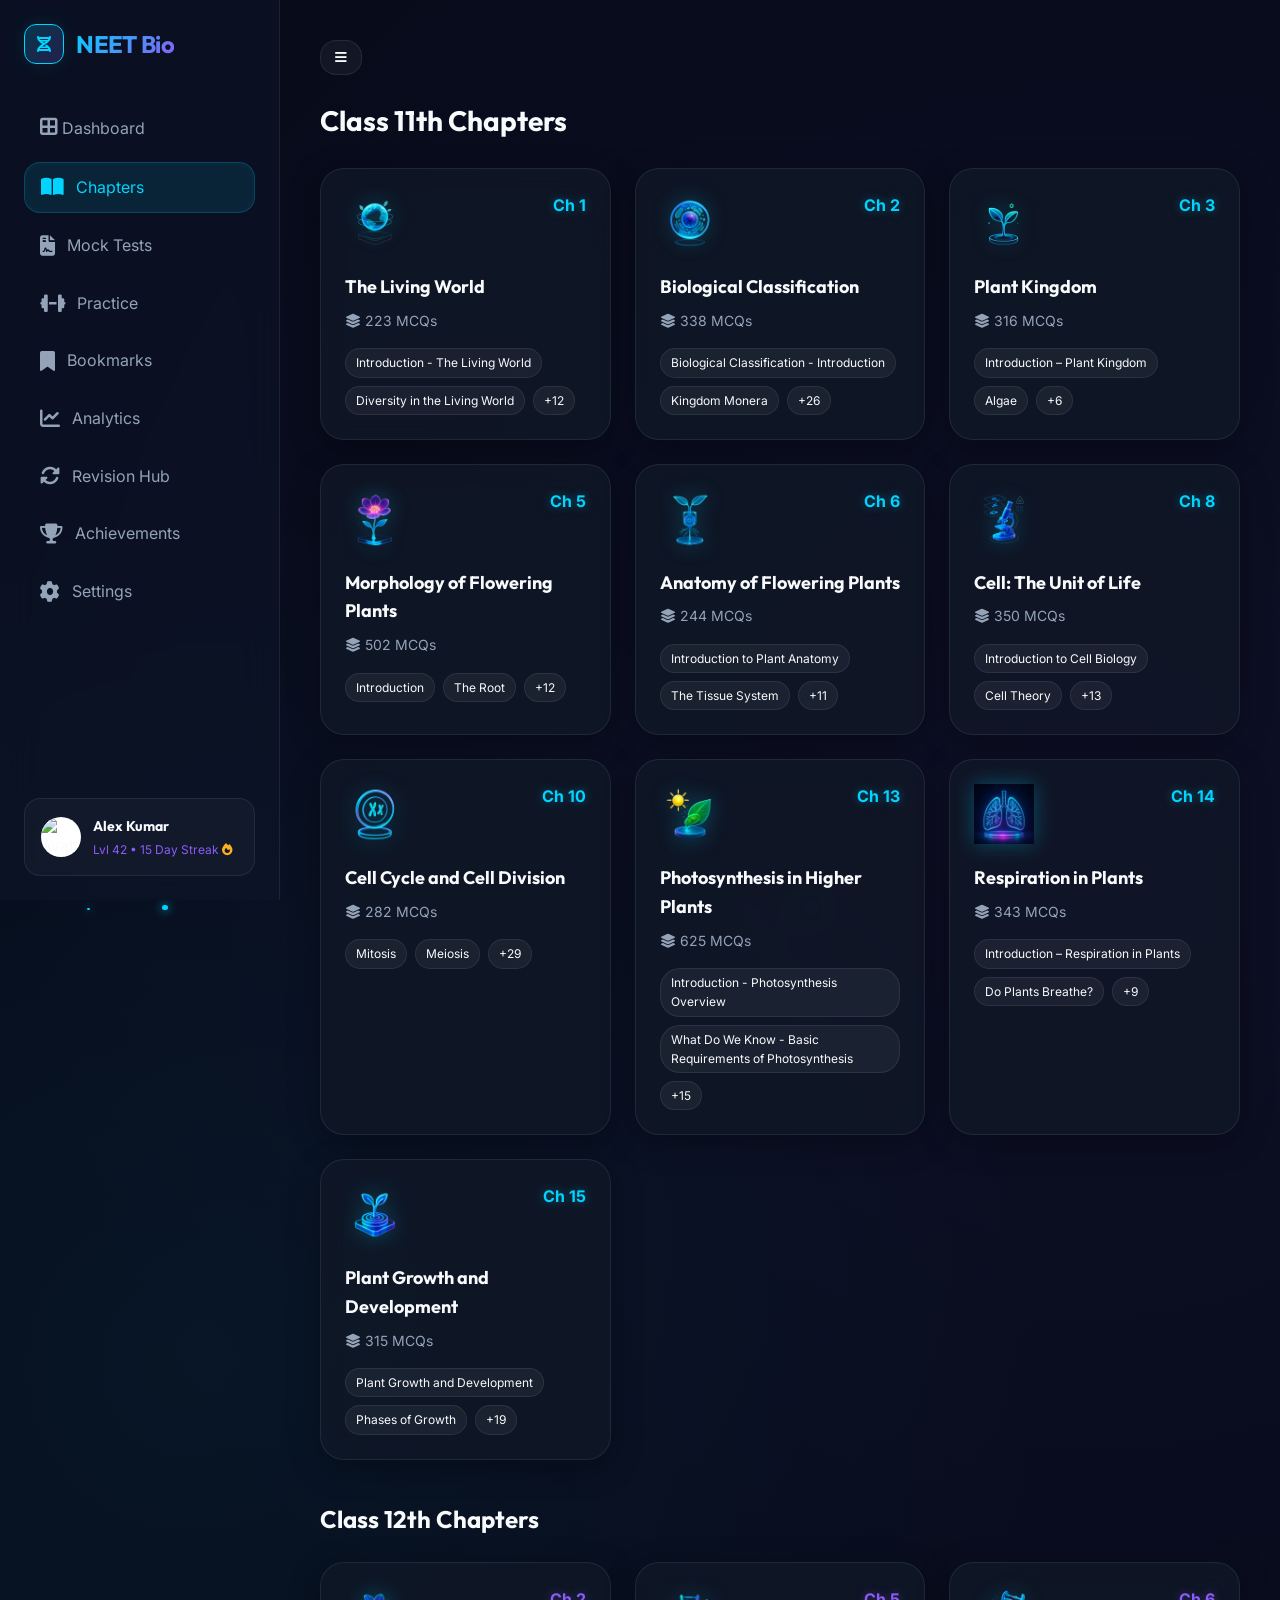
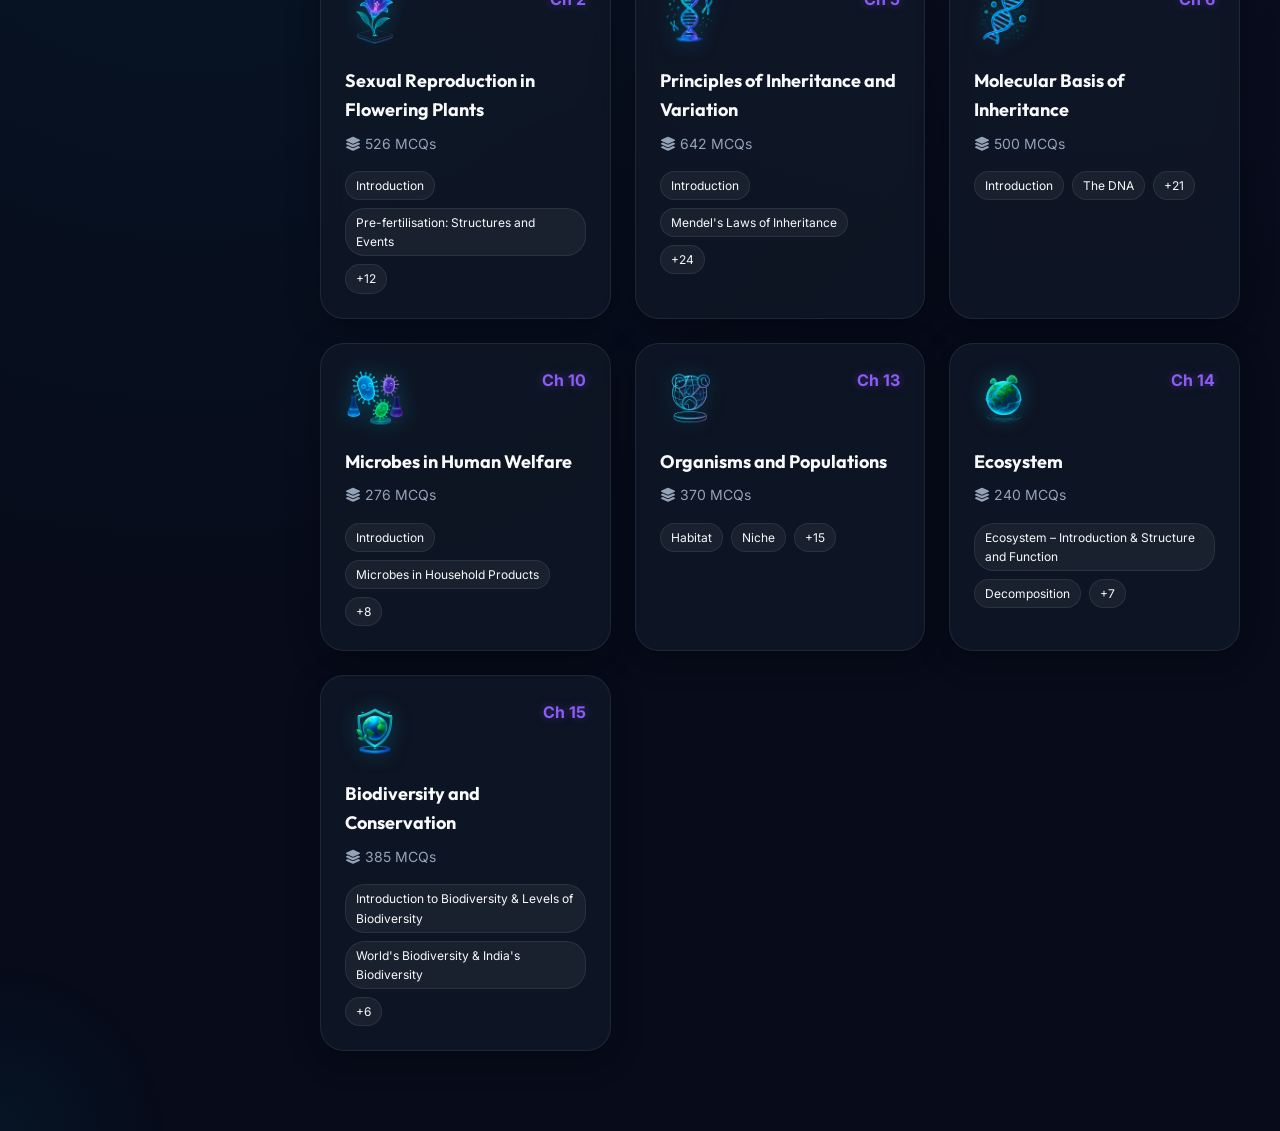
==== chapters.html @ e6d5ca2e "feat: reorganize quiz structure with new dashboard, UI assets, and improved question formatting" ====
<!DOCTYPE html>
<html lang="en">

<head>
  <meta charset="UTF-8">
  <meta name="viewport" content="width=device-width, initial-scale=1.0">
  <title>NEET Bio - Dashboard</title>
  <link rel="stylesheet" href="app.css">
  <link rel="stylesheet" href="https://cdnjs.cloudflare.com/ajax/libs/font-awesome/6.4.0/css/all.min.css">
</head>

<body>

  <div class="dashboard-layout">
    <!-- Sidebar -->
    <aside class="sidebar">
      <div class="logo-container">
        <div class="logo-icon">
          <i class="fa-solid fa-dna" style="color: var(--accent-cyan);"></i>
        </div>
        <div class="logo-text text-gradient">NEET Bio</div>
      </div>

      <nav class="nav-menu">
        <div class="nav-item"><a href="dashboard.html" style="color: inherit; text-decoration: none;"><i class="fa-solid fa-border-all"></i> Dashboard</a></div>
        <div class="nav-item active"><i class="fa-solid fa-book-open"></i> Chapters</div>
        <div class="nav-item"><i class="fa-solid fa-file-contract"></i> Mock Tests</div>
        <div class="nav-item"><i class="fa-solid fa-dumbbell"></i> Practice</div>
        <div class="nav-item"><i class="fa-solid fa-bookmark"></i> Bookmarks</div>
        <div class="nav-item"><i class="fa-solid fa-chart-line"></i> Analytics</div>
        <div class="nav-item"><i class="fa-solid fa-rotate"></i> Revision Hub</div>
        <div class="nav-item"><i class="fa-solid fa-trophy"></i> Achievements</div>
        <div class="nav-item"><i class="fa-solid fa-gear"></i> Settings</div>
      </nav>

      <div class="profile-card">
        <div class="profile-avatar">
          <img src="https://api.dicebear.com/6.x/avataaars/svg?seed=Felix&backgroundColor=0F172A" alt="Avatar">
        </div>
        <div class="profile-info">
          <h4>Alex Kumar</h4>
          <p>Lvl 42 • 15 Day Streak <i class="fa-solid fa-fire" style="color: var(--warning-amber);"></i></p>
        </div>
      </div>
    </aside>

    <!-- Main Content -->
    <main class="main-content">

      <!-- Responsive Header -->
      <header class="dashboard-header">
        <button id="sidebar-toggle" class="btn btn-secondary" style="padding: 10px 14px;"><i
            class="fa-solid fa-bars"></i></button>
      </header>

      <!-- Chapter Grid 11th -->
      <div class="section-header">
        <h2 style="font-size: 28px;">Class 11th Chapters</h2>
      </div>

      <div class="chapter-grid" id="chapter-grid-11th">
        <!-- Chapters will be dynamically injected here by app.js -->
      </div>

      <!-- Chapter Grid 12th -->
      <div class="section-header" style="margin-top: 40px;">
        <h2>Class 12th Chapters</h2>
      </div>

      <div class="chapter-grid" id="chapter-grid-12th">
        <!-- Chapters will be dynamically injected here by app.js -->
      </div>

      <!-- Topic Selection Modal (dynamically populated) -->
      <div id="topic-modal" class="modal">
        <div class="modal-content glass">
          <div class="modal-header">
            <h3 id="topic-modal-title">Select Topics</h3>
            <button id="close-topic-modal-btn" class="close-btn"><i class="fa-solid fa-xmark"></i></button>
          </div>
          <div class="modal-body">
            <div id="topic-list-container" class="topic-list">
              <!-- Topics will be injected here -->
            </div>
            <button id="start-quiz-btn" class="btn btn-primary" style="width: 100%; margin-top: 20px;">Start
              Practice</button>
          </div>
        </div>
      </div>

    </main>
  </div>

  <script src="chapters.js"></script>
  <script src="app.js"></script>
</body>

</html>
---- app.css ----
@import url('https://fonts.googleapis.com/css2?family=Inter:wght@400;500;600&family=Outfit:wght@400;500;600;700&display=swap');

:root {
  --bg-primary: #070B1A;
  --bg-secondary: #0F172A;
  --bg-card: rgba(17, 24, 39, 0.75);
  --accent-cyan: #00D4FF;
  --accent-purple: #8B5CF6;
  --success-green: #00E676;
  --warning-amber: #FFB020;
  --error-red: #FF5252;
  --text-primary: #F8FAFC;
  --text-secondary: #94A3B8;
  --border-light: rgba(255, 255, 255, 0.08);
  --border-cyan: rgba(0, 212, 255, 0.3);
  --border-purple: rgba(139, 92, 246, 0.3);
  
  --font-heading: 'Outfit', sans-serif;
  --font-body: 'Inter', sans-serif;
  
  --radius-lg: 24px;
  --radius-md: 16px;
  --radius-sm: 8px;
  
  --shadow-glow: 0 0 20px rgba(0, 212, 255, 0.1);
  --shadow-glow-purple: 0 0 20px rgba(139, 92, 246, 0.1);
  --shadow-glow-green: 0 0 20px rgba(0, 230, 118, 0.1);
}

* {
  margin: 0;
  padding: 0;
  box-sizing: border-box;
}

body {
  background-color: var(--bg-primary);
  color: var(--text-primary);
  font-family: var(--font-body);
  line-height: 1.6;
  overflow-x: hidden;
  position: relative;
  background-image: 
    radial-gradient(circle at 15% 50%, rgba(0, 212, 255, 0.05) 0%, transparent 50%),
    radial-gradient(circle at 85% 30%, rgba(139, 92, 246, 0.05) 0%, transparent 50%);
}

h1, h2, h3, h4, h5, h6 {
  font-family: var(--font-heading);
  font-weight: 700;
}

a {
  color: inherit;
  text-decoration: none;
}

ul {
  list-style: none;
}

@keyframes float {
  0%, 100% { transform: translateY(0); }
  50% { transform: translateY(-10px); }
}

@keyframes pulse-glow {
  0%, 100% { box-shadow: 0 0 20px rgba(0, 212, 255, 0.1); }
  50% { box-shadow: 0 0 30px rgba(0, 212, 255, 0.3); }
}

@keyframes pulse-glow-purple {
  0%, 100% { box-shadow: 0 0 20px rgba(139, 92, 246, 0.1); }
  50% { box-shadow: 0 0 30px rgba(139, 92, 246, 0.3); }
}

@keyframes float-particle {
  0% { transform: translateY(0) scale(1); opacity: 0; }
  20% { opacity: 0.5; }
  80% { opacity: 0.5; }
  100% { transform: translateY(-100vh) scale(0.5); opacity: 0; }
}

.glass {
  background: var(--bg-card);
  backdrop-filter: blur(12px);
  -webkit-backdrop-filter: blur(12px);
  border: 1px solid var(--border-light);
  border-radius: var(--radius-lg);
  box-shadow: 0 8px 32px 0 rgba(0, 0, 0, 0.3);
}

.text-gradient {
  background: linear-gradient(135deg, var(--accent-cyan), var(--accent-purple));
  -webkit-background-clip: text;
  -webkit-text-fill-color: transparent;
}

.text-gradient-green {
  background: linear-gradient(135deg, var(--success-green), #69F0AE);
  -webkit-background-clip: text;
  -webkit-text-fill-color: transparent;
}

.cursor-glow {
  position: fixed;
  width: 400px;
  height: 400px;
  background: radial-gradient(circle, rgba(0, 212, 255, 0.05) 0%, transparent 60%);
  border-radius: 50%;
  pointer-events: none;
  transform: translate(-50%, -50%);
  z-index: -1;
  transition: opacity 0.3s ease;
}

.particles {
  position: fixed;
  top: 0;
  left: 0;
  width: 100%;
  height: 100%;
  pointer-events: none;
  z-index: -1;
}

.particle {
  position: absolute;
  background: var(--accent-cyan);
  border-radius: 50%;
  box-shadow: 0 0 10px var(--accent-cyan);
  animation: float-particle 15s linear infinite;
}

.dashboard-layout {
  display: flex;
  min-height: 100vh;
}

.sidebar {
  width: 280px;
  height: 100vh;
  position: sticky;
  top: 0;
  padding: 24px;
  display: flex;
  flex-direction: column;
  border-right: 1px solid var(--border-light);
  background: rgba(15, 23, 42, 0.5);
  backdrop-filter: blur(20px);
}

.logo-container {
  display: flex;
  align-items: center;
  gap: 12px;
  margin-bottom: 40px;
}

.logo-icon {
  width: 40px;
  height: 40px;
  border-radius: 12px;
  background: linear-gradient(135deg, rgba(0, 212, 255, 0.2), rgba(139, 92, 246, 0.2));
  border: 1px solid var(--accent-cyan);
  display: flex;
  align-items: center;
  justify-content: center;
  box-shadow: var(--shadow-glow);
}

.logo-text {
  font-family: var(--font-heading);
  font-size: 24px;
  font-weight: 700;
  letter-spacing: -0.5px;
}

.nav-menu {
  display: flex;
  flex-direction: column;
  gap: 8px;
  flex: 1;
}

.nav-item {
  display: flex;
  align-items: center;
  gap: 12px;
  padding: 12px 16px;
  border-radius: var(--radius-md);
  color: var(--text-secondary);
  transition: all 0.3s ease;
  cursor: pointer;
}

.nav-item:hover {
  color: var(--text-primary);
  background: rgba(255, 255, 255, 0.05);
}

.nav-item.active {
  color: var(--accent-cyan);
  background: rgba(0, 212, 255, 0.1);
  border: 1px solid rgba(0, 212, 255, 0.2);
  box-shadow: inset 0 0 10px rgba(0, 212, 255, 0.05);
}

.nav-item i {
  font-size: 20px;
}

.profile-card {
  margin-top: auto;
  padding: 16px;
  border-radius: var(--radius-md);
  background: rgba(255, 255, 255, 0.03);
  border: 1px solid var(--border-light);
  display: flex;
  align-items: center;
  gap: 12px;
}

.profile-avatar {
  width: 40px;
  height: 40px;
  border-radius: 50%;
  background: #fff;
  overflow: hidden;
}
.profile-avatar img {
  width: 100%;
  height: 100%;
  object-fit: cover;
}

.profile-info h4 {
  font-size: 14px;
  margin-bottom: 2px;
}

.profile-info p {
  font-size: 12px;
  color: var(--accent-purple);
}

.main-content {
  flex: 1;
  padding: 40px;
  overflow-y: auto;
}

.hero-section {
  position: relative;
  padding: 60px 40px;
  border-radius: var(--radius-lg);
  margin-bottom: 40px;
  display: flex;
  align-items: center;
  justify-content: space-between;
  overflow: hidden;
}

.hero-bg-gradient {
  position: absolute;
  top: 0;
  left: 0;
  width: 100%;
  height: 100%;
  background: linear-gradient(135deg, rgba(0, 212, 255, 0.1) 0%, rgba(139, 92, 246, 0.1) 100%);
  z-index: -1;
}

.hero-content {
  max-width: 600px;
  z-index: 1;
}

.hero-content h1 {
  font-size: 48px;
  margin-bottom: 16px;
  line-height: 1.2;
}

.hero-content p {
  font-size: 18px;
  color: var(--text-secondary);
  margin-bottom: 32px;
}

.hero-actions {
  display: flex;
  gap: 16px;
}

.btn {
  padding: 12px 24px;
  border-radius: var(--radius-md);
  font-weight: 600;
  font-family: var(--font-heading);
  cursor: pointer;
  transition: all 0.3s ease;
  border: none;
  display: inline-flex;
  align-items: center;
  gap: 8px;
  text-decoration: none;
}

.btn-primary {
  background: linear-gradient(135deg, var(--accent-cyan), #0096FF);
  color: #000;
  box-shadow: 0 4px 15px rgba(0, 212, 255, 0.3);
}

.btn-primary:hover {
  transform: translateY(-2px);
  box-shadow: 0 6px 20px rgba(0, 212, 255, 0.4);
}

.btn-secondary {
  background: rgba(255, 255, 255, 0.05);
  color: var(--text-primary);
  border: 1px solid var(--border-light);
}

.btn-secondary:hover {
  background: rgba(255, 255, 255, 0.1);
  transform: translateY(-2px);
}

.hero-visuals {
  position: relative;
  width: 300px;
  height: 300px;
  z-index: 1;
}

.hero-icon-main {
  width: 100%;
  height: 100%;
  object-fit: contain;
  animation: float 6s ease-in-out infinite;
  filter: drop-shadow(0 0 30px rgba(0, 212, 255, 0.4));
}

.hero-icon-small {
  position: absolute;
  width: 80px;
  height: 80px;
  object-fit: contain;
  filter: drop-shadow(0 0 20px rgba(139, 92, 246, 0.4));
}

.hero-icon-small.pos-1 { top: 10%; left: -5%; animation: float 5s ease-in-out infinite 1s; }
.hero-icon-small.pos-2 { bottom: 10%; right: 0%; animation: float 7s ease-in-out infinite 2s; }

.stats-grid {
  display: grid;
  grid-template-columns: repeat(4, 1fr);
  gap: 24px;
  margin-bottom: 40px;
}

.stat-card {
  padding: 24px;
  display: flex;
  align-items: center;
  gap: 16px;
  transition: transform 0.3s ease, box-shadow 0.3s ease;
}

.stat-card:hover {
  transform: translateY(-5px);
  border-color: var(--border-cyan);
  box-shadow: var(--shadow-glow);
}

.stat-icon {
  width: 56px;
  height: 56px;
  border-radius: 50%;
  display: flex;
  align-items: center;
  justify-content: center;
  font-size: 24px;
  background: rgba(0, 212, 255, 0.1);
  color: var(--accent-cyan);
  border: 1px solid rgba(0, 212, 255, 0.2);
}

.stat-card:nth-child(2) .stat-icon { background: rgba(139, 92, 246, 0.1); color: var(--accent-purple); border-color: rgba(139, 92, 246, 0.2); }
.stat-card:nth-child(3) .stat-icon { background: rgba(0, 230, 118, 0.1); color: var(--success-green); border-color: rgba(0, 230, 118, 0.2); }
.stat-card:nth-child(4) .stat-icon { background: rgba(255, 176, 32, 0.1); color: var(--warning-amber); border-color: rgba(255, 176, 32, 0.2); }

.stat-info h3 {
  font-size: 28px;
  margin-bottom: 4px;
}

.stat-info p {
  color: var(--text-secondary);
  font-size: 14px;
}

.section-header {
  display: flex;
  justify-content: space-between;
  align-items: center;
  margin-bottom: 24px;
}

.chapter-grid {
  display: grid;
  grid-template-columns: repeat(3, 1fr);
  gap: 24px;
  margin-bottom: 40px;
}

.chapter-card {
  padding: 24px;
  position: relative;
  overflow: hidden;
  transition: all 0.3s ease;
  cursor: pointer;
}

.chapter-card::before {
  content: '';
  position: absolute;
  top: 0; left: 0; width: 100%; height: 100%;
  background: radial-gradient(circle at 100% 0%, rgba(0, 212, 255, 0.1) 0%, transparent 60%);
  opacity: 0;
  transition: opacity 0.3s ease;
}

.chapter-card:hover {
  transform: translateY(-5px);
  border-color: var(--border-cyan);
  box-shadow: var(--shadow-glow);
}

.chapter-card:hover::before {
  opacity: 1;
}

.chapter-header {
  display: flex;
  align-items: flex-start;
  justify-content: space-between;
  margin-bottom: 20px;
}

.chapter-icon {
  width: 60px;
  height: 60px;
  object-fit: contain;
  filter: drop-shadow(0 0 10px rgba(0, 212, 255, 0.3));
}

.progress-ring-container {
  width: 40px;
  height: 40px;
  position: relative;
}

.progress-ring {
  transform: rotate(-90deg);
}

.progress-ring circle {
  fill: transparent;
  stroke-width: 4;
}

.progress-ring-bg {
  stroke: rgba(255, 255, 255, 0.1);
}

.progress-ring-fill {
  stroke: var(--accent-cyan);
  stroke-dasharray: 100;
  stroke-dashoffset: 25;
  transition: stroke-dashoffset 1s ease;
}

.progress-text {
  position: absolute;
  top: 50%;
  left: 50%;
  transform: translate(-50%, -50%);
  font-size: 10px;
  font-weight: bold;
}

.chapter-title {
  font-size: 18px;
  margin-bottom: 8px;
}

.chapter-meta {
  display: flex;
  gap: 12px;
  color: var(--text-secondary);
  font-size: 14px;
  margin-bottom: 16px;
}

.topic-pills {
  display: flex;
  gap: 8px;
  flex-wrap: wrap;
}

.pill {
  padding: 4px 10px;
  border-radius: 20px;
  font-size: 12px;
  background: rgba(255, 255, 255, 0.05);
  border: 1px solid var(--border-light);
}

.bottom-grid {
  display: grid;
  grid-template-columns: 1fr 2fr;
  gap: 24px;
  margin-bottom: 40px;
}

.ai-card {
  padding: 24px;
  display: flex;
  flex-direction: column;
  position: relative;
  overflow: hidden;
}

.ai-header {
  display: flex;
  align-items: center;
  gap: 16px;
  margin-bottom: 20px;
}

.ai-avatar {
  width: 48px;
  height: 48px;
  border-radius: 12px;
  background: linear-gradient(135deg, var(--accent-purple), var(--accent-cyan));
  display: flex;
  align-items: center;
  justify-content: center;
  font-size: 24px;
  box-shadow: var(--shadow-glow-purple);
  animation: pulse-glow-purple 3s infinite;
}

.ai-recommendations {
  display: flex;
  flex-direction: column;
  gap: 12px;
  margin-bottom: 24px;
}

.ai-rec-item {
  display: flex;
  align-items: center;
  gap: 12px;
  padding: 12px;
  background: rgba(255, 255, 255, 0.03);
  border-radius: var(--radius-sm);
  border: 1px solid var(--border-light);
}

.ai-rec-icon {
  color: var(--warning-amber);
}

.analytics-card {
  padding: 24px;
}

.chart-placeholder {
  height: 200px;
  margin-top: 20px;
  background: linear-gradient(to right, rgba(0, 212, 255, 0.05), rgba(139, 92, 246, 0.05));
  border-radius: var(--radius-md);
  border: 1px dashed var(--border-light);
  display: flex;
  align-items: center;
  justify-content: center;
  position: relative;
  overflow: hidden;
}

.chart-bars {
  display: flex;
  align-items: flex-end;
  gap: 20px;
  height: 150px;
  z-index: 1;
}

.chart-bar {
  width: 30px;
  background: linear-gradient(to top, var(--accent-cyan), rgba(0, 212, 255, 0.2));
  border-radius: 4px 4px 0 0;
  box-shadow: 0 0 10px rgba(0, 212, 255, 0.2);
  transition: height 1s ease;
}

.quiz-layout {
  min-height: 100vh;
  display: flex;
  flex-direction: column;
}

.top-navbar {
  position: sticky;
  top: 0;
  padding: 16px 40px;
  display: flex;
  justify-content: space-between;
  align-items: center;
  z-index: 100;
  border-bottom: 1px solid var(--border-light);
  background: rgba(15, 23, 42, 0.8);
  backdrop-filter: blur(20px);
  border-bottom-color: var(--border-cyan);
}

.quiz-stats {
  display: flex;
  gap: 24px;
}

.stat-badge {
  display: flex;
  align-items: center;
  gap: 8px;
  padding: 8px 16px;
  border-radius: 20px;
  background: rgba(255, 255, 255, 0.05);
  font-weight: 600;
}

.stat-badge.correct { color: var(--success-green); background: rgba(0, 230, 118, 0.1); }
.stat-badge.wrong { color: var(--error-red); background: rgba(255, 82, 82, 0.1); }
.stat-badge.timer { color: var(--accent-cyan); background: rgba(0, 212, 255, 0.1); font-family: monospace; font-size: 18px;}

.quiz-container {
  flex: 1;
  max-width: 900px;
  margin: 0 auto;
  width: 100%;
  padding: 40px 20px;
  padding-bottom: 160px; /* Ensures last element clears the fixed action bar */
  display: flex;
  flex-direction: column;
}

.progress-section {
  position: fixed;
  bottom: 92px; /* Float directly above the desktop action bar (which is ~76px high) */
  left: 50%;
  transform: translateX(-50%);
  width: calc(100% - 40px);
  max-width: 900px;
  z-index: 90;
  background: rgba(17, 24, 39, 0.4); /* Extra transparent glassmorphism */
  backdrop-filter: blur(16px);
  -webkit-backdrop-filter: blur(16px);
  padding: 16px 24px;
  border: 1px solid var(--border-light);
  border-radius: var(--radius-md);
  box-shadow: 0 -8px 32px 0 rgba(0, 0, 0, 0.3), var(--shadow-glow);
}

.quiz-container > .question-card:first-of-type {
  margin-top: 24px; /* Reset top margin since progress section moved to bottom */
}

.progress-header {
  display: flex;
  justify-content: space-between;
  margin-bottom: 12px;
  font-weight: 600;
}

.progress-bar-bg {
  width: 100%;
  height: 8px;
  background: rgba(255, 255, 255, 0.1);
  border-radius: 4px;
  overflow: hidden;
}

.progress-bar-fill {
  height: 100%;
  background: linear-gradient(90deg, var(--accent-cyan), var(--accent-purple));
  width: 35%;
  border-radius: 4px;
  box-shadow: var(--shadow-glow);
  transition: width 0.5s ease;
}

.question-card {
  padding: 40px;
  margin-bottom: 24px;
  position: relative;
}

.question-header {
  display: flex;
  justify-content: space-between;
  align-items: flex-start;
  margin-bottom: 24px;
}

.question-text {
  font-size: 24px;
  font-family: var(--font-heading);
  line-height: 1.5;
  color: #CBD5E1; /* Softer off-white to reduce glare */
  font-weight: 400; /* Normal weight to prevent text from looking too thick and bright */
}

.bookmark-btn {
  background: transparent;
  border: none;
  color: var(--text-secondary);
  font-size: 24px;
  cursor: pointer;
  transition: color 0.3s;
}

.bookmark-btn:hover {
  color: var(--warning-amber);
}

.options-container {
  display: flex;
  flex-direction: column;
  gap: 16px;
}

.option {
  display: flex;
  align-items: center;
  gap: 20px;
  padding: 20px 24px;
  border-radius: var(--radius-md);
  border: 1px solid var(--border-light);
  background: rgba(255, 255, 255, 0.02);
  cursor: pointer;
  transition: all 0.3s ease;
  position: relative;
  overflow: hidden;
}

.option-label {
  width: 36px;
  height: 36px;
  border-radius: 50%;
  background: rgba(255, 255, 255, 0.1);
  display: flex;
  align-items: center;
  justify-content: center;
  font-weight: 600;
  transition: all 0.3s;
}

.option-text {
  font-size: 18px;
  flex: 1;
  color: #CBD5E1;
  font-weight: 400;
}

.option:hover {
  border-color: var(--accent-cyan);
  background: rgba(0, 212, 255, 0.05);
  transform: translateY(-2px);
  box-shadow: 0 4px 15px rgba(0, 212, 255, 0.1);
}

.option:hover .option-label {
  background: var(--accent-cyan);
  color: #000;
}

.option.selected {
  border-color: var(--accent-purple);
  background: rgba(139, 92, 246, 0.1);
  box-shadow: 0 0 20px rgba(139, 92, 246, 0.2);
}

.option.selected .option-label {
  background: var(--accent-purple);
  color: #fff;
}

.option.correct {
  border-color: var(--success-green);
  background: rgba(0, 230, 118, 0.1);
  box-shadow: var(--shadow-glow-green);
  animation: pulse-glow-green 2s infinite;
}

.option.correct .option-label {
  background: var(--success-green);
  color: #000;
}

.option.wrong {
  border-color: var(--error-red);
  background: rgba(255, 82, 82, 0.1);
  animation: shake 0.5s;
}

.option.wrong .option-label {
  background: var(--error-red);
  color: #fff;
}

@keyframes shake {
  0%, 100% { transform: translateX(0); }
  25% { transform: translateX(-5px); }
  75% { transform: translateX(5px); }
}

@keyframes pulse-glow-green {
  0%, 100% { box-shadow: 0 0 10px rgba(0, 230, 118, 0.1); }
  50% { box-shadow: 0 0 25px rgba(0, 230, 118, 0.4); }
}

.explanation-card {
  margin-top: 32px;
  margin-bottom: 32px; /* Prevents content from being hidden by the fixed bottom bar */
  padding: 32px;
  border-color: rgba(0, 230, 118, 0.3);
  box-shadow: inset 0 0 30px rgba(0, 230, 118, 0.05);
  display: none; 
  position: relative;
  overflow: hidden;
  align-items: center;
}

.explanation-card.show {
  display: flex;
  animation: slideUp 0.5s ease;
}

@keyframes slideUp {
  from { opacity: 0; transform: translateY(20px); }
  to { opacity: 1; transform: translateY(0); }
}

.explanation-content {
  flex: 1;
  z-index: 1;
}

.explanation-header {
  display: flex;
  align-items: center;
  gap: 12px;
  margin-bottom: 20px;
}

.explanation-badge {
  background: rgba(0, 230, 118, 0.2);
  color: var(--success-green);
  padding: 6px 12px;
  border-radius: 20px;
  font-weight: 600;
  font-size: 14px;
  border: 1px solid rgba(0, 230, 118, 0.3);
}

.explanation-text {
  font-size: 16px;
  margin-bottom: 20px;
  color: #CBD5E1;
  font-weight: 400;
}

.ncert-box {
  background: rgba(255, 255, 255, 0.03);
  border-left: 4px solid var(--accent-cyan);
  padding: 16px;
  border-radius: 0 var(--radius-sm) var(--radius-sm) 0;
}

.ncert-box h4 {
  color: var(--accent-cyan);
  margin-bottom: 8px;
}

.explanation-visual {
  width: 250px;
  display: flex;
  align-items: center;
  justify-content: center;
  position: relative;
}

.explanation-icon {
  width: 150px;
  height: 150px;
  object-fit: contain;
  filter: drop-shadow(0 0 20px rgba(0, 230, 118, 0.5));
  animation: float 4s ease-in-out infinite;
  z-index: 2;
}

.explanation-ring {
  position: absolute;
  width: 200px;
  height: 200px;
  border-radius: 50%;
  border: 2px dashed rgba(0, 230, 118, 0.3);
  animation: spin 20s linear infinite;
  z-index: 1;
}

@keyframes spin {
  from { transform: rotate(0deg); }
  to { transform: rotate(360deg); }
}

.bottom-action-bar {
  position: fixed;
  bottom: 0;
  left: 0;
  width: 100%;
  padding: 16px 40px;
  display: flex;
  justify-content: center;
  align-items: center;
  gap: 16px;
  background: rgba(15, 23, 42, 0.8);
  backdrop-filter: blur(20px);
  border-top: 1px solid var(--border-light);
  z-index: 100;
}

.action-group {
  display: flex;
  gap: 16px;
}

/* Modal Styles */
.modal {
  display: none; 
  position: fixed; 
  z-index: 1000; 
  left: 0;
  top: 0;
  width: 100%; 
  height: 100%; 
  background-color: rgba(0,0,0,0.7); 
  backdrop-filter: blur(5px);
  align-items: center;
  justify-content: center;
}

.modal.show {
  display: flex;
}

.modal-content {
  background: var(--bg-card);
  padding: 32px;
  border: 1px solid var(--border-cyan);
  border-radius: var(--radius-lg);
  width: 90%;
  max-width: 500px;
  box-shadow: var(--shadow-glow);
  animation: slideUp 0.3s ease;
}

.modal-header {
  display: flex;
  justify-content: space-between;
  align-items: center;
  margin-bottom: 24px;
}

.modal-header h3 {
  font-size: 24px;
  color: var(--text-primary);
}

.close-btn {
  background: transparent;
  border: none;
  color: var(--text-secondary);
  font-size: 24px;
  cursor: pointer;
  transition: color 0.3s;
}

.close-btn:hover {
  color: var(--error-red);
}

.chapter-list {
  display: flex;
  flex-direction: column;
  gap: 12px;
}

.chapter-list li {
  padding: 16px;
  background: rgba(255, 255, 255, 0.05);
  border: 1px solid var(--border-light);
  border-radius: var(--radius-sm);
  cursor: pointer;
  transition: all 0.3s ease;
}

.chapter-list li:hover {
  background: rgba(0, 212, 255, 0.1);
  border-color: var(--accent-cyan);
  transform: translateX(5px);
}


/* Sidebar Toggle & Responsive Setup */
.dashboard-header {
  margin-bottom: 24px;
}

.sidebar {
  transition: transform 0.3s ease, margin-left 0.3s ease, left 0.3s ease;
  z-index: 1000;
}

/* Hidden state for Desktop */
.sidebar.hidden {
  margin-left: -280px;
  transform: translateX(-100%);
}

.sidebar-overlay {
  display: none;
  position: fixed;
  top: 0; left: 0; width: 100%; height: 100%;
  background: rgba(0,0,0,0.5);
  backdrop-filter: blur(5px);
  z-index: 999;
}

.sidebar-overlay.show {
  display: block;
}

/* Responsive adjustments */
@media (max-width: 1200px) {
  .stats-grid { grid-template-columns: repeat(2, 1fr); }
  .chapter-grid { grid-template-columns: repeat(2, 1fr); }
}

@media (max-width: 992px) {
  .sidebar {
    position: fixed;
    left: -280px;
    margin-left: 0;
    transform: none; /* override desktop hidden state */
  }
  
  .sidebar.open {
    left: 0;
  }
  
  .hero-section { flex-direction: column; text-align: center; padding: 32px 20px; }
  .hero-content h1 { font-size: 28px; margin-bottom: 12px; }
  .hero-content p { font-size: 14px; margin-bottom: 20px; font-weight: 400; }
  .hero-visuals { margin-top: 24px; width: 220px; height: 220px; }
  .hero-icon-main { filter: drop-shadow(0 0 20px rgba(0, 212, 255, 0.3)); }
  .hero-actions { justify-content: center; }
  .hero-actions .btn { padding: 10px 20px; font-size: 14px; }
  
  .stats-grid { grid-template-columns: 1fr; gap: 12px; margin-bottom: 24px; }
  .stat-card { padding: 14px 18px; gap: 12px; }
  .stat-icon { width: 44px; height: 44px; font-size: 18px; }
  .stat-info h3 { font-size: 20px; font-weight: 600; margin-bottom: 2px; }
  .stat-info p { font-size: 12px; font-weight: 400; }

  .section-header { margin-bottom: 16px; }
  .section-header h2 { font-size: 18px; font-weight: 600; }
  .section-header .btn { padding: 8px 16px; font-size: 12px; }
  
  .chapter-grid { grid-template-columns: 1fr; gap: 16px; }
  .main-content { padding: 20px; }

  /* Quiz page: navbar chapter name - truncate instead of wrapping */
  .top-navbar { padding: 10px 8px; gap: 6px; }
  .top-navbar h2 {
    font-size: 13px;
    font-weight: 500;
    max-width: 90px;
    white-space: nowrap;
    overflow: hidden;
    text-overflow: ellipsis;
  }

  /* Reduce stat badge size on mobile */
  .quiz-stats { gap: 4px; }
  .stat-badge { padding: 4px 6px; font-size: 12px; gap: 4px; }
  .stat-badge.timer { font-size: 12px; }
  
  /* Fix Modal overflow on mobile */
  .modal-content { padding: 20px; width: 95%; }
  .navigator-legend { font-size: 10px !important; }

  /* Fix floating progress bar at bottom on mobile */
  .progress-section {
    position: fixed;
    bottom: 76px; /* Just above mobile action bar */
    top: auto;
    left: 12px;
    width: calc(100% - 24px);
    max-width: calc(100% - 24px);
    transform: none;
    border-radius: var(--radius-md);
    padding: 12px 16px;
    border: 1px solid var(--border-light);
    box-shadow: 0 -8px 32px 0 rgba(0, 0, 0, 0.3), var(--shadow-glow);
  }

  /* Reduce progress header font size and weight to prevent overflow */
  .progress-header {
    font-size: 12px;
    font-weight: 500;
    margin-bottom: 8px;
  }

  /* Reset margin top for the first card on mobile */
  .quiz-container > .question-card:first-of-type {
    margin-top: 0px;
  }

  /* Hide percentage text on mobile - only show question number + bar */
  #progress-percent { display: none; }

  /* Hide pause button on mobile navbar but keep grid button */
  .quiz-stats #pause-btn { display: none; }
  .quiz-stats #grid-btn { padding: 4px 8px; font-size: 14px; }

  /* Reduce font sizes for question, options, and explanation */
  .question-text { font-size: 16px; }
  .option-text { font-size: 14px; }
  .option-label { width: 28px; height: 28px; font-size: 13px; }
  .option { padding: 12px 14px; gap: 12px; }
  .explanation-text { font-size: 14px; }
  .explanation-card h3 { font-size: 16px !important; }

  /* Quiz container - extra bottom padding so explanation card fully clears action bar */
  .quiz-container { padding: 20px 12px; padding-bottom: 200px; }

  /* Solution card - extra bottom margin on mobile */
  .explanation-card { flex-direction: column; margin-bottom: 40px; }

  /* Hide illustration in solution card on mobile */
  .explanation-visual { display: none; }

  /* Bottom action bar - proper padding so buttons don't hug the screen edges */
  .bottom-action-bar {
    padding: 12px 20px;
    justify-content: space-between;
    gap: 12px;
  }
  .bottom-action-bar .btn { padding: 10px 20px; font-size: 13px; flex: 1; justify-content: center; }
}

/* Topic Selection Modal */
.topic-list {
  display: flex;
  flex-direction: column;
  gap: 12px;
  max-height: 300px;
  overflow-y: auto;
  margin-bottom: 20px;
  padding-right: 8px;
}
.topic-list::-webkit-scrollbar { width: 6px; }
.topic-list::-webkit-scrollbar-track { background: transparent; }
.topic-list::-webkit-scrollbar-thumb { background: var(--border-light); border-radius: 10px; }

.topic-item {
  display: flex;
  align-items: center;
  padding: 12px 16px;
  background: rgba(255, 255, 255, 0.05);
  border: 1px solid var(--border-light);
  border-radius: var(--radius-sm);
  cursor: pointer;
  transition: all 0.3s ease;
}
.topic-item:hover {
  background: rgba(0, 212, 255, 0.1);
  border-color: var(--accent-cyan);
}
.topic-item input[type="checkbox"] {
  margin-right: 12px;
  width: 18px;
  height: 18px;
  accent-color: var(--accent-cyan);
}
/* Question Navigator Modal */
.nav-btn {
  display: flex;
  align-items: center;
  justify-content: center;
  height: 40px;
  border-radius: var(--radius-sm);
  background: rgba(255, 255, 255, 0.05);
  border: 1px solid var(--border-light);
  color: var(--text-primary);
  font-weight: 600;
  cursor: pointer;
  transition: all 0.2s;
}
.nav-btn:hover {
  background: rgba(0, 212, 255, 0.1);
  border-color: var(--accent-cyan);
}
.nav-btn.correct {
  background: rgba(0, 230, 118, 0.2);
  border-color: var(--success-green);
  color: var(--success-green);
}
.nav-btn.wrong {
  background: rgba(255, 61, 113, 0.2);
  border-color: var(--error-red);
  color: var(--error-red);
}
.nav-btn.current {
  box-shadow: 0 0 10px var(--accent-cyan);
  border-color: var(--accent-cyan);
}

.modern-scroll-container {
  display: grid;
  grid-template-columns: repeat(auto-fill, minmax(40px, 1fr));
  gap: 10px;
  max-height: 300px;
  overflow-y: auto;
  padding: 16px;
  background: rgba(10, 10, 15, 0.4);
  border-radius: var(--radius-sm);
  border: 1px solid rgba(255, 255, 255, 0.05);
  box-shadow: inset 0 4px 15px rgba(0, 0, 0, 0.5);
}

.modern-scroll-container::-webkit-scrollbar {
  width: 8px;
}
.modern-scroll-container::-webkit-scrollbar-track {
  background: rgba(0, 0, 0, 0.3);
  border-radius: 10px;
  margin: 4px;
}
.modern-scroll-container::-webkit-scrollbar-thumb {
  background: rgba(255, 255, 255, 0.15);
  border-radius: 10px;
  border: 2px solid transparent;
  background-clip: padding-box;
}
.modern-scroll-container::-webkit-scrollbar-thumb:hover {
  background-color: rgba(255, 255, 255, 0.3);
}

.chapter-number-badge {
  font-weight: 700;
  font-size: 16px;
}

.badge-cyan {
  color: var(--accent-cyan);
  text-shadow: 0 0 10px rgba(0, 212, 255, 0.4);
}

.badge-purple {
  color: var(--accent-purple);
  text-shadow: 0 0 10px rgba(139, 92, 246, 0.4);
}
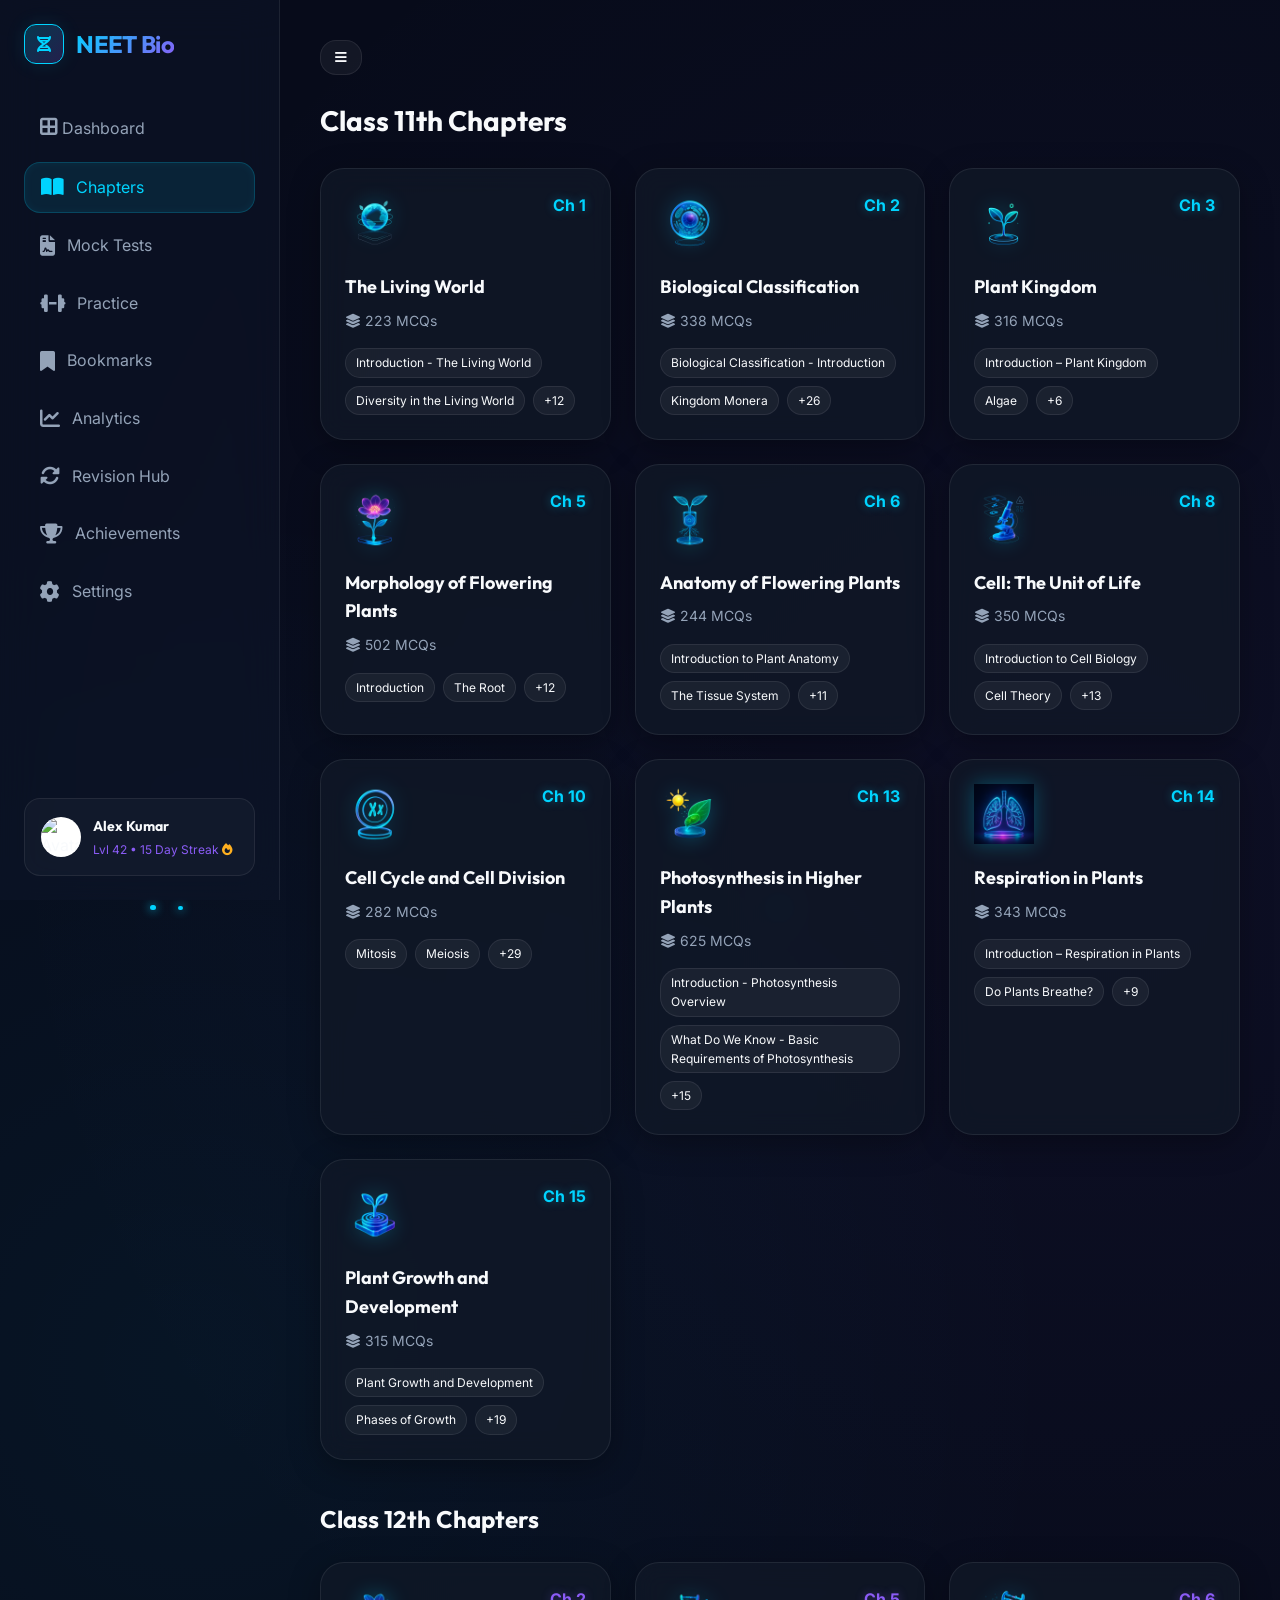
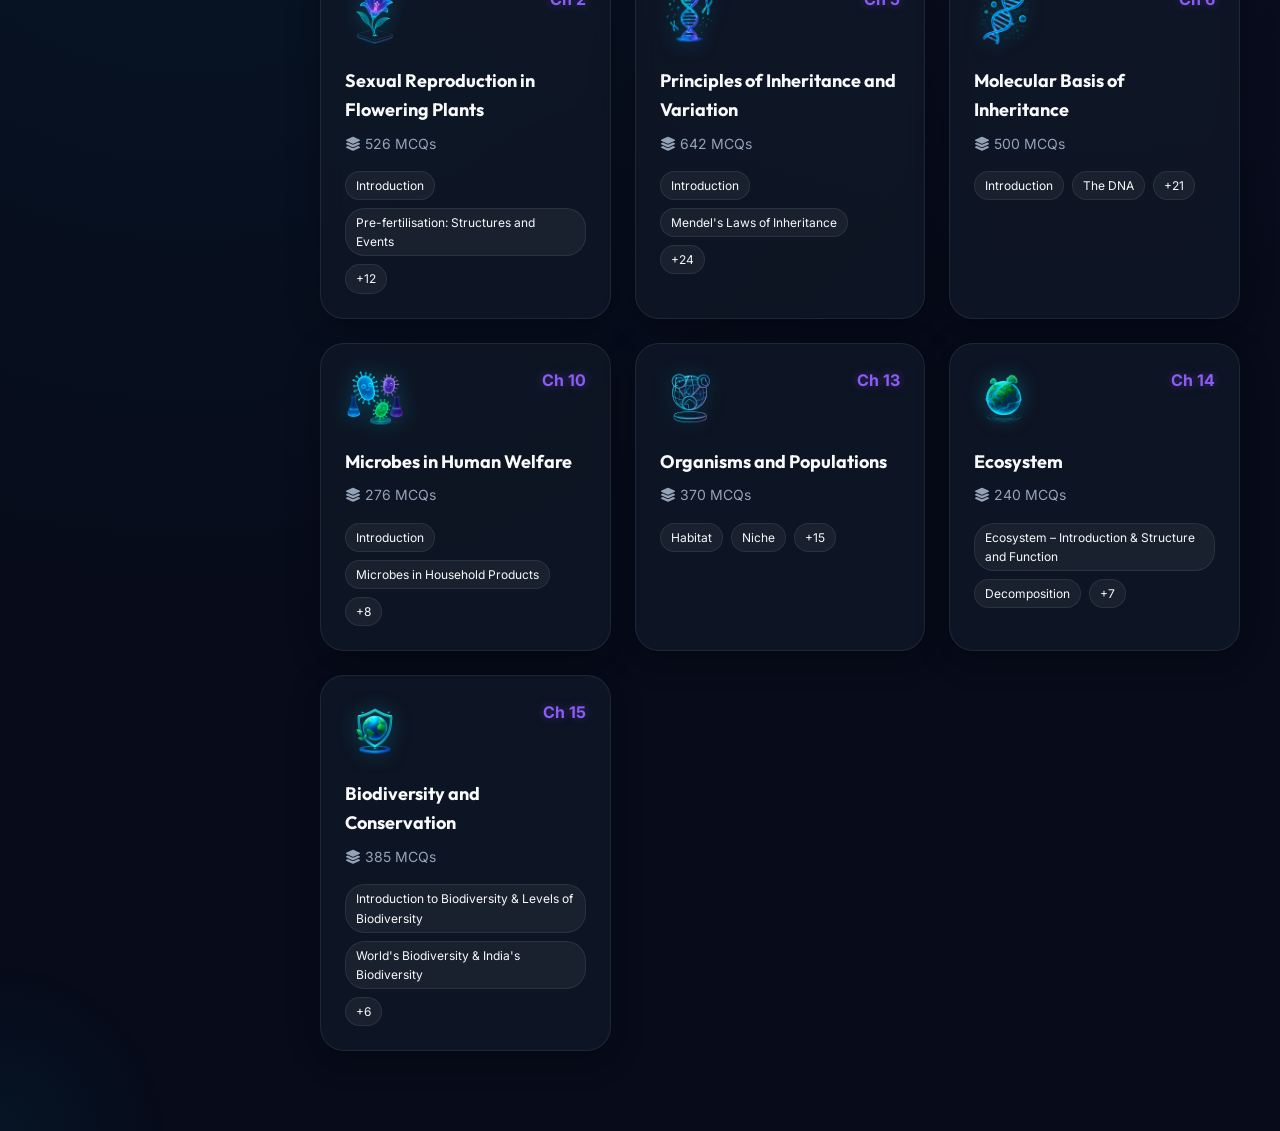
==== commit f72894fe: "refactor: replace dashboard.html with index.html as the primary dashboard entry point and add PIN lo" ====
--- a/chapters.html
+++ b/chapters.html
@@ -22,7 +22,7 @@
       </div>
 
       <nav class="nav-menu">
-        <div class="nav-item"><a href="dashboard.html" style="color: inherit; text-decoration: none;"><i class="fa-solid fa-border-all"></i> Dashboard</a></div>
+        <div class="nav-item"><a href="index.html" style="color: inherit; text-decoration: none;"><i class="fa-solid fa-border-all"></i> Dashboard</a></div>
         <div class="nav-item active"><i class="fa-solid fa-book-open"></i> Chapters</div>
         <div class="nav-item"><i class="fa-solid fa-file-contract"></i> Mock Tests</div>
         <div class="nav-item"><i class="fa-solid fa-dumbbell"></i> Practice</div>
